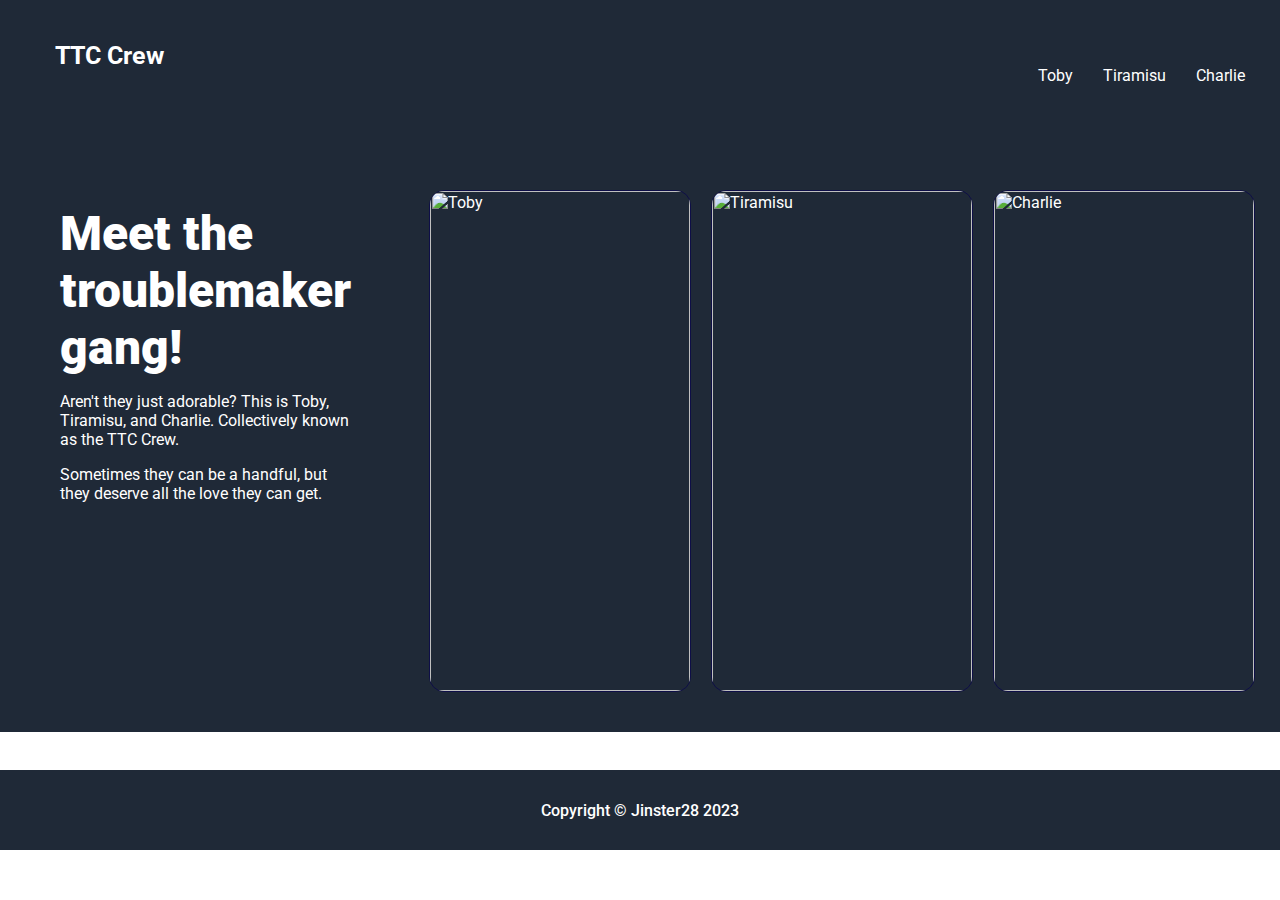
==== index.html @ 49b9adeb "Updated style.css and added pictures of the TTC Crew" ====
<!DOCTYPE html>

<html lang=""en>

    <head>
        <title>TTC Crew</title>
        <!-- Link to Roboto font-->
        <link rel="preconnect" href="https://fonts.googleapis.com">
        <link rel="preconnect" href="https://fonts.gstatic.com" crossorigin>
        <link href="https://fonts.googleapis.com/css2?family=Roboto:wght@100;400&display=swap" rel="stylesheet">
        <link rel="stylesheet" href="style.css">
    </head>

    <body>
        <div class="header">
            <div class="logo">
                <a href="index.html">TTC Crew</a>
            </div>
            <div class="header_links">
                <a class="top_link" href="toby.html">Toby</a>
                <a class="top_link" href="tiramisu.html">Tiramisu</a>
                <a class="top_link" href="charlie.html">Charlie</a>
            </div>
        </div>

        <div class="wpbody">
            <div class="intro">
                <div class="intro_tb">
                    <div class="intro_title">
                        Meet the troublemaker gang!
                    </div>
                    <div class="intro_descr">
                        <p>Aren't they just adorable?  This is Toby, Tiramisu, and Charlie.  Collectively known as the TTC Crew.</p>
                        <p>Sometimes they can be a handful, but they deserve all the love they can get.</p>
                    </div>
                </div>
                <div class="intro_pic">
                    <a href=toby.html><img class="ip1" src="/home/paklliott/TTC-Crew/static/Toby-001.jpg" title="Toby"></a>
                    <a href=tiramisu.html><img class="ip2" src="/home/paklliott/TTC-Crew/static/Tira-001.jpg" title="Tiramisu"></a>
                    <a href=charlie.html><img class="ip3" src="/home/paklliott/TTC-Crew/static/Char-001.jpg" title="Charlie"></a>
                </div>
            </div>
            <div class="m_content">
                Main Content
            </div>
            <div class="pslide">
                Photo Slideshow
            </div>
        </div>

        <div class="footer">
           Copyright &copy; Jinster28 2023
        </div>
        
    </body>

</html>
---- style.css ----
/* style.css */

* {
    font-family: 'Roboto', sans-serif;
    color: white;
}

a {
    text-decoration: none;
}

body {
    display: flex;
    flex-direction: column;
    margin: 0px;
}

.footer {
    display: flex;
    flex: 0 0 auto;
    height: 80px;
    background-color: #1F2937;
    color: white;
    justify-content: center;
    align-items: center;
    font-weight: 500;
    color: white;
}

.header {
    display: flex;
    flex: 0 0 auto;
    height: 100px;
    background-color: #1F2937;
    color: white;
    justify-content: space-between;   
}

.header_links {
    display: flex;
    align-items: flex-end;
    padding-right: 20px;
}

.intro {
    display: flex;
    background-color: #1F2937;
    justify-content: center;
    padding-top: 80px;
}

.intro_pic {
    display: flex;
    padding-bottom: 30px;
    padding-right: 15px;
}

.intro_tb {
    display: flex;
    flex-direction: column;
    margin-left: 60px;
    margin-top: 25px;
    margin-right: 60px;
}

.intro_title {
    font-size: 48px;
    font-weight: 1000;  
}

.ip1,
.ip2,
.ip3 {
    width: 260px;
    height: 500px;
    margin: 10px;
    flex: 1;
    border-style: solid;
    border-radius: 15px;
    border-color: rgb(14, 14, 71);
    border-width: thin;
    object-fit: cover;
}

.ip1 {
    object-position: 75% top; 
}

.ip2 {
    object-position: 42% top;
}

.ip3 {
    object-position: 52% top;
}

.logo {
    padding: 15px;
    font-weight: 700;
    font-size: 25px;
    align-self: center;
    margin: 15px;
    margin-top:25px;
    margin-left: 40px; 
}

.top_link {
    color: white;
    padding: 10px;
    margin: 5px;
}

.wpbody {
    display: flex;
    flex: 1;
    flex-direction: column;
}
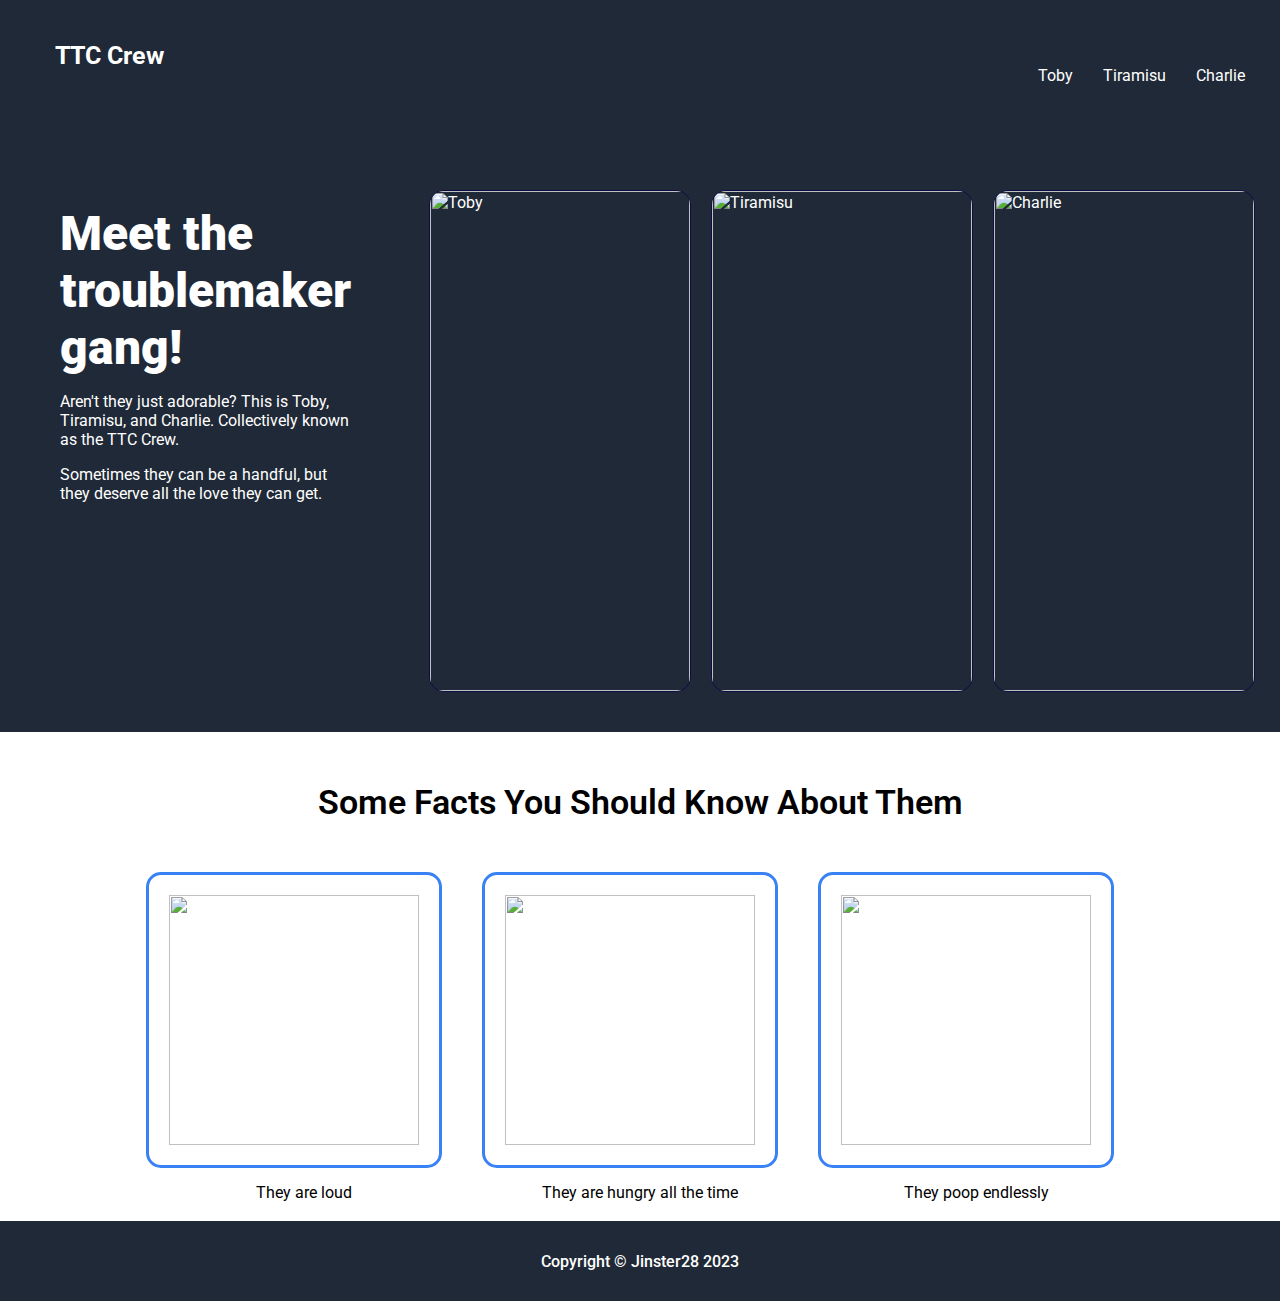
==== commit 2db7a274: "Updated xinfo section" ====
--- a/index.html
+++ b/index.html
@@ -40,8 +40,25 @@
                     <a href=charlie.html><img class="ip3" src="/home/paklliott/TTC-Crew/static/Char-001.jpg" title="Charlie"></a>
                 </div>
             </div>
-            <div class="m_content">
-                Main Content
+            <div class="xinfo">
+                <div class="xinfo_title">
+                    Some Facts You Should Know About Them
+                </div>
+                <div class="xinfo_con">
+                    <div class="xinfo_box">
+                        <img class="xinfo_p1" src="/home/paklliott/TTC-Crew/static/dogloud.png">
+                        <div class="xinfo_t">They are loud</div>  
+                    </div>
+                    <div class="xinfo_box">
+                        <img class="xinfo_p1" src="/home/paklliott/TTC-Crew/static/doghungry.jpg">
+                        <div class="xinfo_t">They are hungry all the time</div>  
+                    </div>
+                    <div class="xinfo_box">
+                        <img class="xinfo_p1" src="/home/paklliott/TTC-Crew/static/dogpoop.png">
+                        <div class="xinfo_t">They poop endlessly</div>  
+                    </div>
+
+                </div>
             </div>
             <div class="pslide">
                 Photo Slideshow
--- a/style.css
+++ b/style.css
@@ -114,4 +114,52 @@
     display: flex;
     flex: 1;
     flex-direction: column;
+}
+
+.xinfo {
+    display: flex;
+    background-color: white; 
+    flex-direction: column;
+    align-items: center;
+}
+
+.xinfo_box {
+    display: flex;
+    flex-direction: column;
+    color: black;
+}
+
+.xinfo_con {
+    display: flex;
+    justify-content: space-between;
+}
+
+.xinfo_p1,
+.xinfo_p2,
+.xinfo_p3 {
+    width: 250px;
+    height: 250px;
+    margin: 10px;
+    flex: 1 1 0;
+    border-style: solid;
+    border-radius: 15px;
+    border-color: #3882F6;
+    padding: 20px;
+    object-fit: contain;
+    margin-right: 30px;
+    margin-bottom: 15px;
+}
+
+.xinfo_t {
+    color: black;
+    text-align: center;
+    
+}
+
+.xinfo_title {
+    color: black;
+    font-size: 34px;
+    padding-top: 50px;
+    padding-bottom: 40px;
+    font-weight: 600;
 }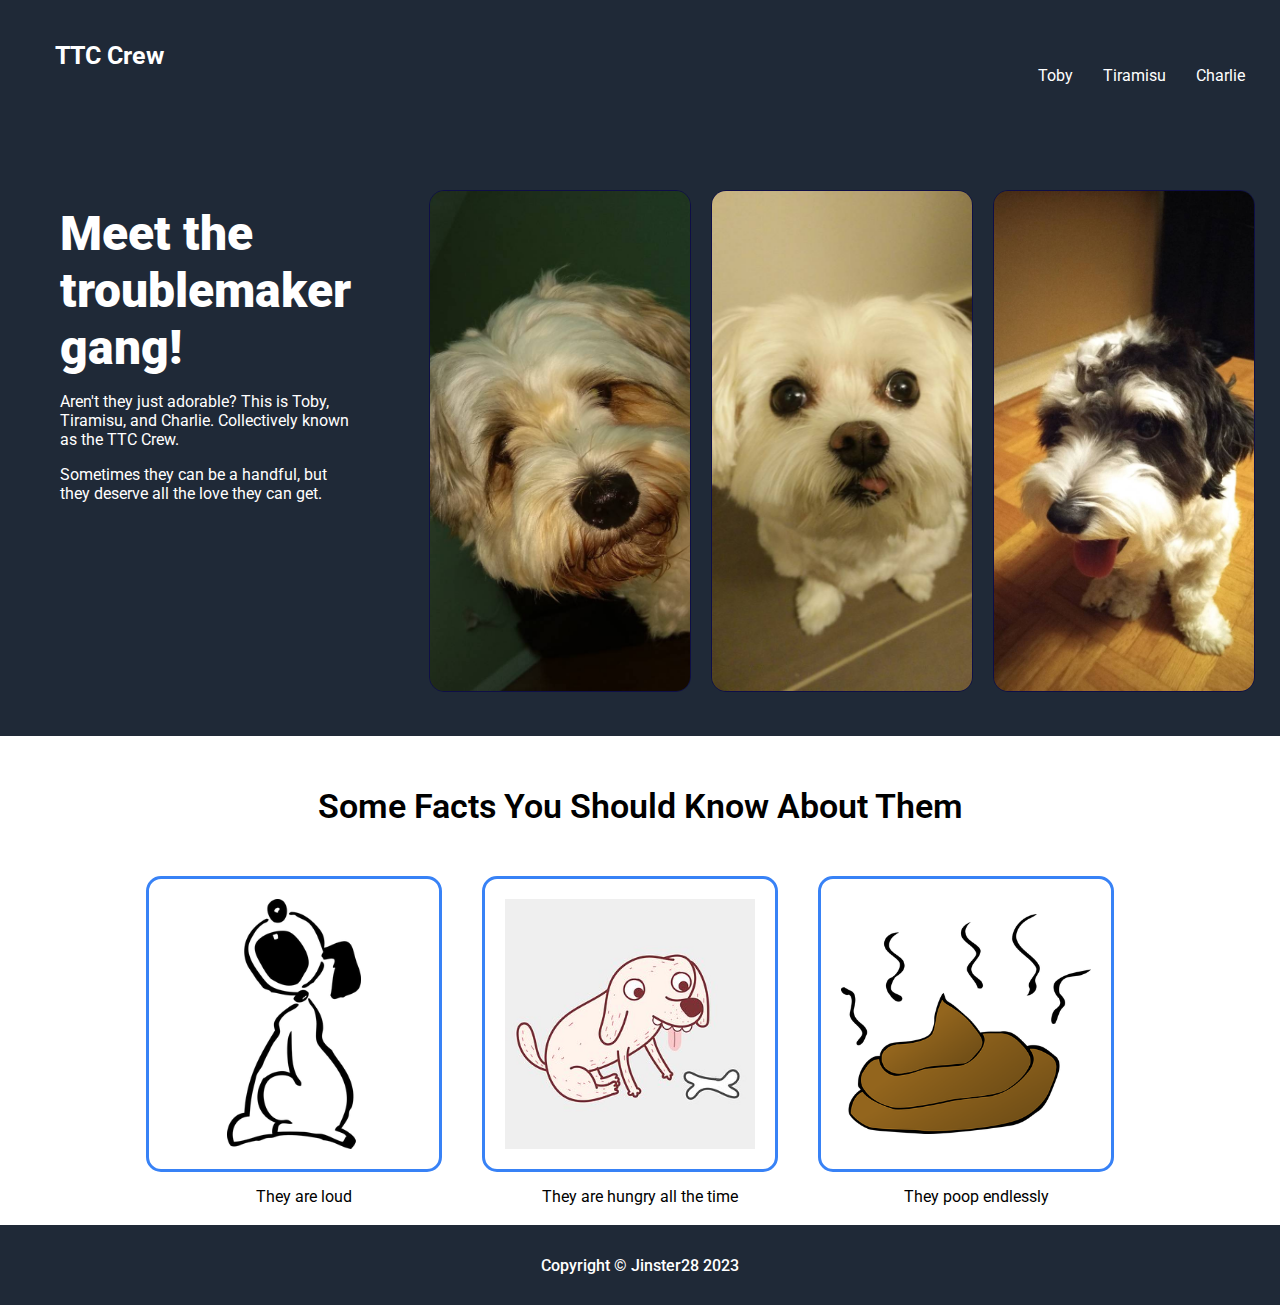
==== commit 9b8a1af9: "Updated image links for better functionality" ====
--- a/index.html
+++ b/index.html
@@ -35,9 +35,9 @@
                     </div>
                 </div>
                 <div class="intro_pic">
-                    <a href=toby.html><img class="ip1" src="/home/paklliott/TTC-Crew/static/Toby-001.jpg" title="Toby"></a>
-                    <a href=tiramisu.html><img class="ip2" src="/home/paklliott/TTC-Crew/static/Tira-001.jpg" title="Tiramisu"></a>
-                    <a href=charlie.html><img class="ip3" src="/home/paklliott/TTC-Crew/static/Char-001.jpg" title="Charlie"></a>
+                    <a href=toby.html><img class="ip1" src="./static/Toby-001.jpg" title="Toby"></a>
+                    <a href=tiramisu.html><img class="ip2" src="./static/Tira-001.jpg" title="Tiramisu"></a>
+                    <a href=charlie.html><img class="ip3" src="./static/Char-001.jpg" title="Charlie"></a>
                 </div>
             </div>
             <div class="xinfo">
@@ -46,15 +46,15 @@
                 </div>
                 <div class="xinfo_con">
                     <div class="xinfo_box">
-                        <img class="xinfo_p1" src="/home/paklliott/TTC-Crew/static/dogloud.png">
+                        <img class="xinfo_p1" src="./static/dogloud.png">
                         <div class="xinfo_t">They are loud</div>  
                     </div>
                     <div class="xinfo_box">
-                        <img class="xinfo_p1" src="/home/paklliott/TTC-Crew/static/doghungry.jpg">
+                        <img class="xinfo_p1" src="./static/doghungry.jpg">
                         <div class="xinfo_t">They are hungry all the time</div>  
                     </div>
                     <div class="xinfo_box">
-                        <img class="xinfo_p1" src="/home/paklliott/TTC-Crew/static/dogpoop.png">
+                        <img class="xinfo_p1" src="./static/dogpoop.png">
                         <div class="xinfo_t">They poop endlessly</div>  
                     </div>
 
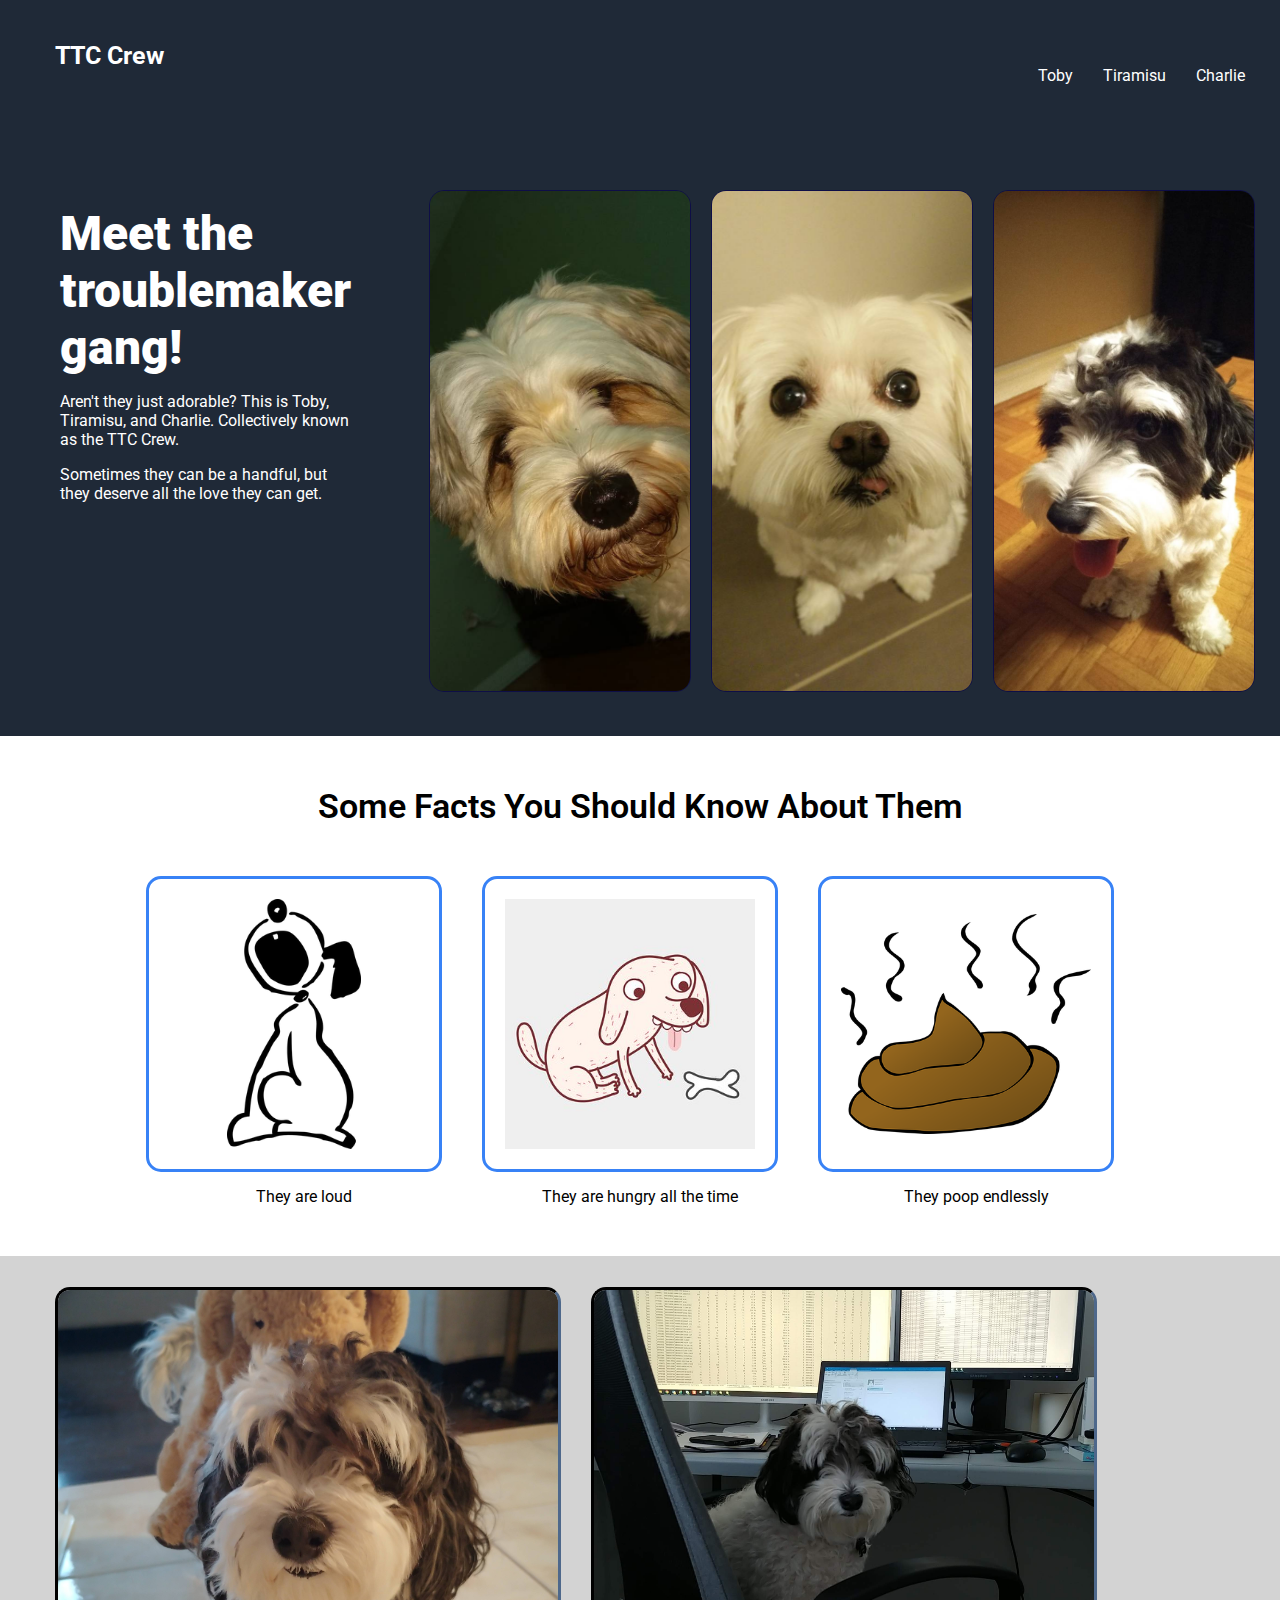
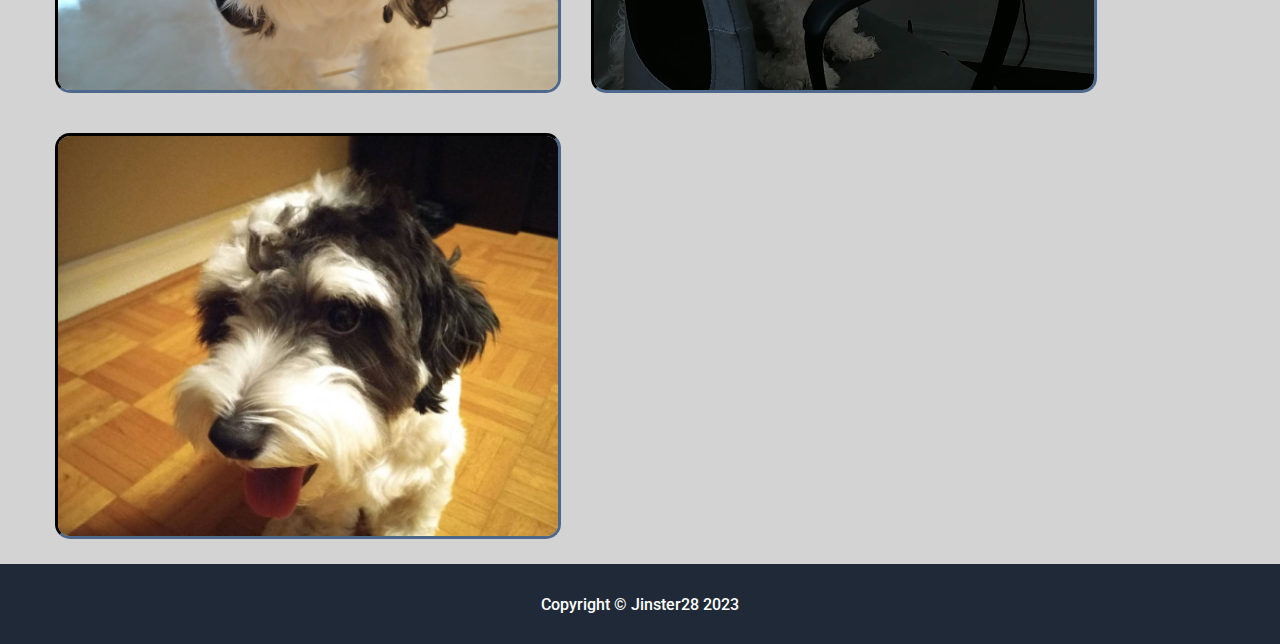
==== commit c6cd4e69: "Added some form of a slideshow.  Needs improvements" ====
--- a/index.html
+++ b/index.html
@@ -61,7 +61,11 @@
                 </div>
             </div>
             <div class="pslide">
-                Photo Slideshow
+                <figure>
+                    <img class="ps_1" src="./static/Char-002.jpg">
+                    <img class="ps_1" src="./static/Char-003.jpg">
+                    <img class="ps_1" src="./static/Char-001.jpg">
+                </figure>
             </div>
         </div>
 
--- a/style.css
+++ b/style.css
@@ -104,6 +104,39 @@
     margin-left: 40px; 
 }
 
+.pslide {
+    background-color: lightgrey;
+    overflow: hidden;  
+}
+
+@keyframes pslide {
+    0% { left: 0; }
+	33% { left: -30%; }
+	67% { left: -58.7%; }
+    99.5% { left: -100%; }
+    100% { left: 0; }
+}
+
+.pslide figure {
+    position: relative;
+    animation: 18s pslide infinite;
+}
+
+.pslide figure img {
+    float: left;
+}
+
+.ps_1 {
+    height: 400px;
+    width: 500px;
+    object-fit: cover;
+    margin: 15px;
+    margin-bottom: 25px;
+    border-style: inset;
+    border-radius: 15px;
+    border-color: #1F2937;
+}
+
 .top_link {
     color: white;
     padding: 10px;
@@ -132,6 +165,7 @@
 .xinfo_con {
     display: flex;
     justify-content: space-between;
+    padding-bottom: 50px;
 }
 
 .xinfo_p1,
@@ -152,8 +186,7 @@
 
 .xinfo_t {
     color: black;
-    text-align: center;
-    
+    text-align: center; 
 }
 
 .xinfo_title {
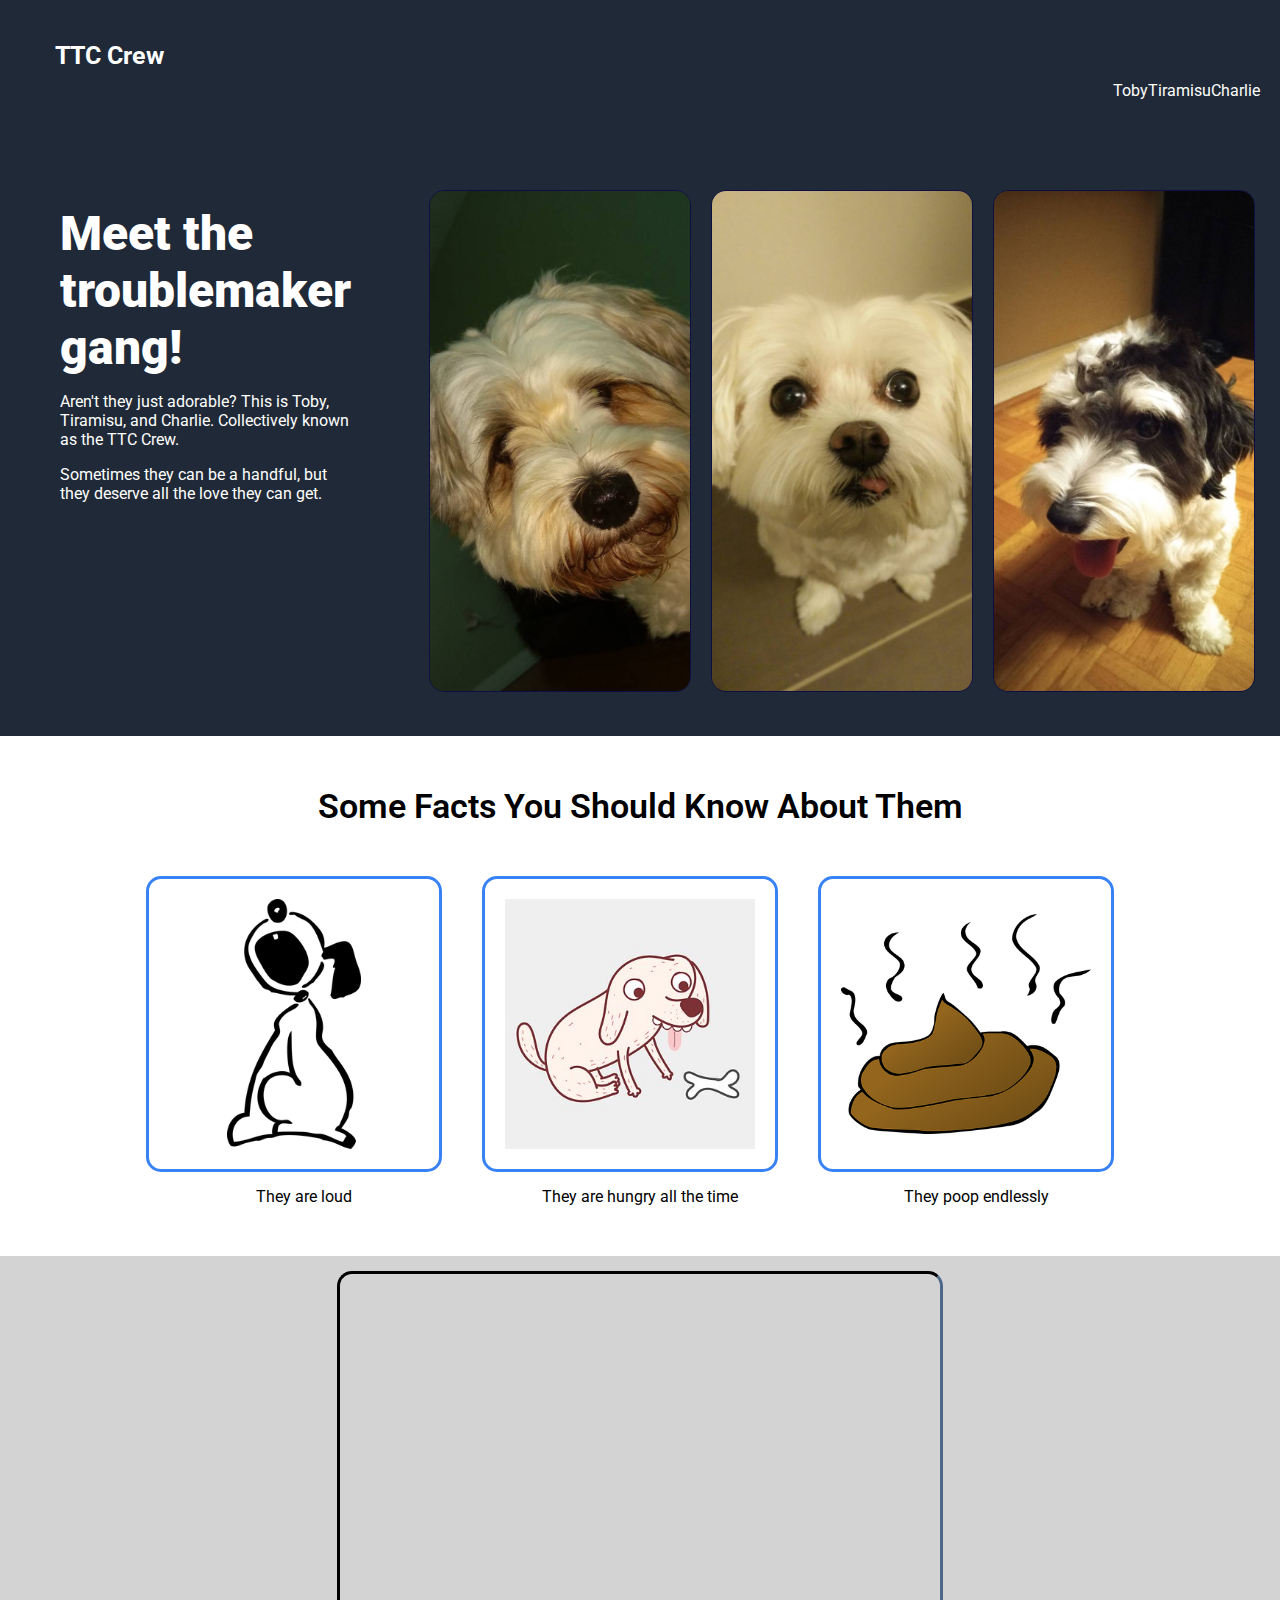
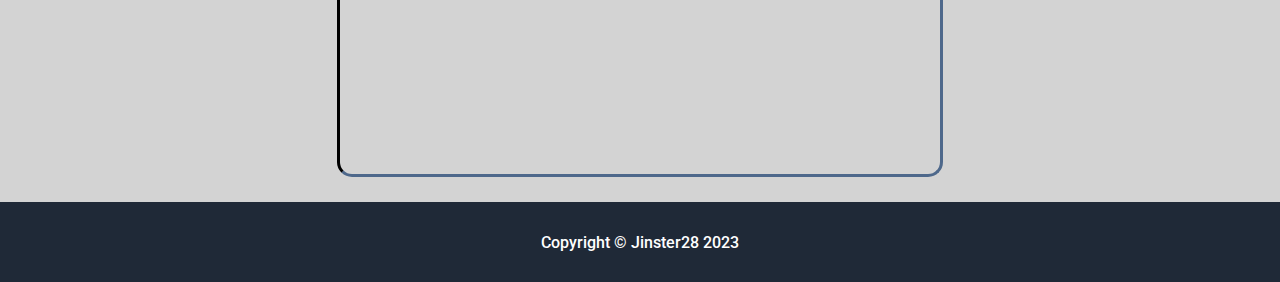
==== commit e0935c6d: "Added working slideshow.  There seems to be some glitch.  Will fix later" ====
--- a/index.html
+++ b/index.html
@@ -61,11 +61,10 @@
                 </div>
             </div>
             <div class="pslide">
-                <figure>
-                    <img class="ps_1" src="./static/Char-002.jpg">
-                    <img class="ps_1" src="./static/Char-003.jpg">
-                    <img class="ps_1" src="./static/Char-001.jpg">
-                </figure>
+                
+                <div class="ps_1">
+                </div>
+                
             </div>
         </div>
 
--- a/style.css
+++ b/style.css
@@ -107,34 +107,38 @@
 .pslide {
     background-color: lightgrey;
     overflow: hidden;  
-}
-
-@keyframes pslide {
-    0% { left: 0; }
-	33% { left: -30%; }
-	67% { left: -58.7%; }
-    99.5% { left: -100%; }
-    100% { left: 0; }
-}
-
-.pslide figure {
-    position: relative;
-    animation: 18s pslide infinite;
-}
-
-.pslide figure img {
-    float: left;
+    position: relative; 
+    display: flex;
+    justify-content: center;
+}
+
+@keyframes ps_1 {
+    0% {background-image: url(./static/Toby-003.jpg); opacity: 1;}
+    10% {background-image: url(./static/Tira-003.jpg);}
+    20% {background-image: url(./static/Char-003.jpg);}
+    30% {background-image: url(./static/Gang-002.jpg);}
+    40% {background-image: url(./static/Toby-002.jpg);}
+    50% {background-image: url(./static/Tira-002.jpg);}
+    60% {background-image: url(./static/Char-002.jpg);}
+    70% {background-image: url(./static/Gang-001.jpg);}
+    80% {background-image: url(./static/Toby-001.jpg);}
+    90% {background-image: url(./static/Tira-001.jpg);}
+    100% {background-image: url(./static/Char-001.jpg); background-position: center;}
+    
+
 }
 
 .ps_1 {
-    height: 400px;
-    width: 500px;
-    object-fit: cover;
+    height: 500px;
+    width: 600px;
+    background-size: cover;
     margin: 15px;
     margin-bottom: 25px;
     border-style: inset;
     border-radius: 15px;
     border-color: #1F2937;
+    animation: 60s ps_1 infinite;
+}
 }
 
 .top_link {
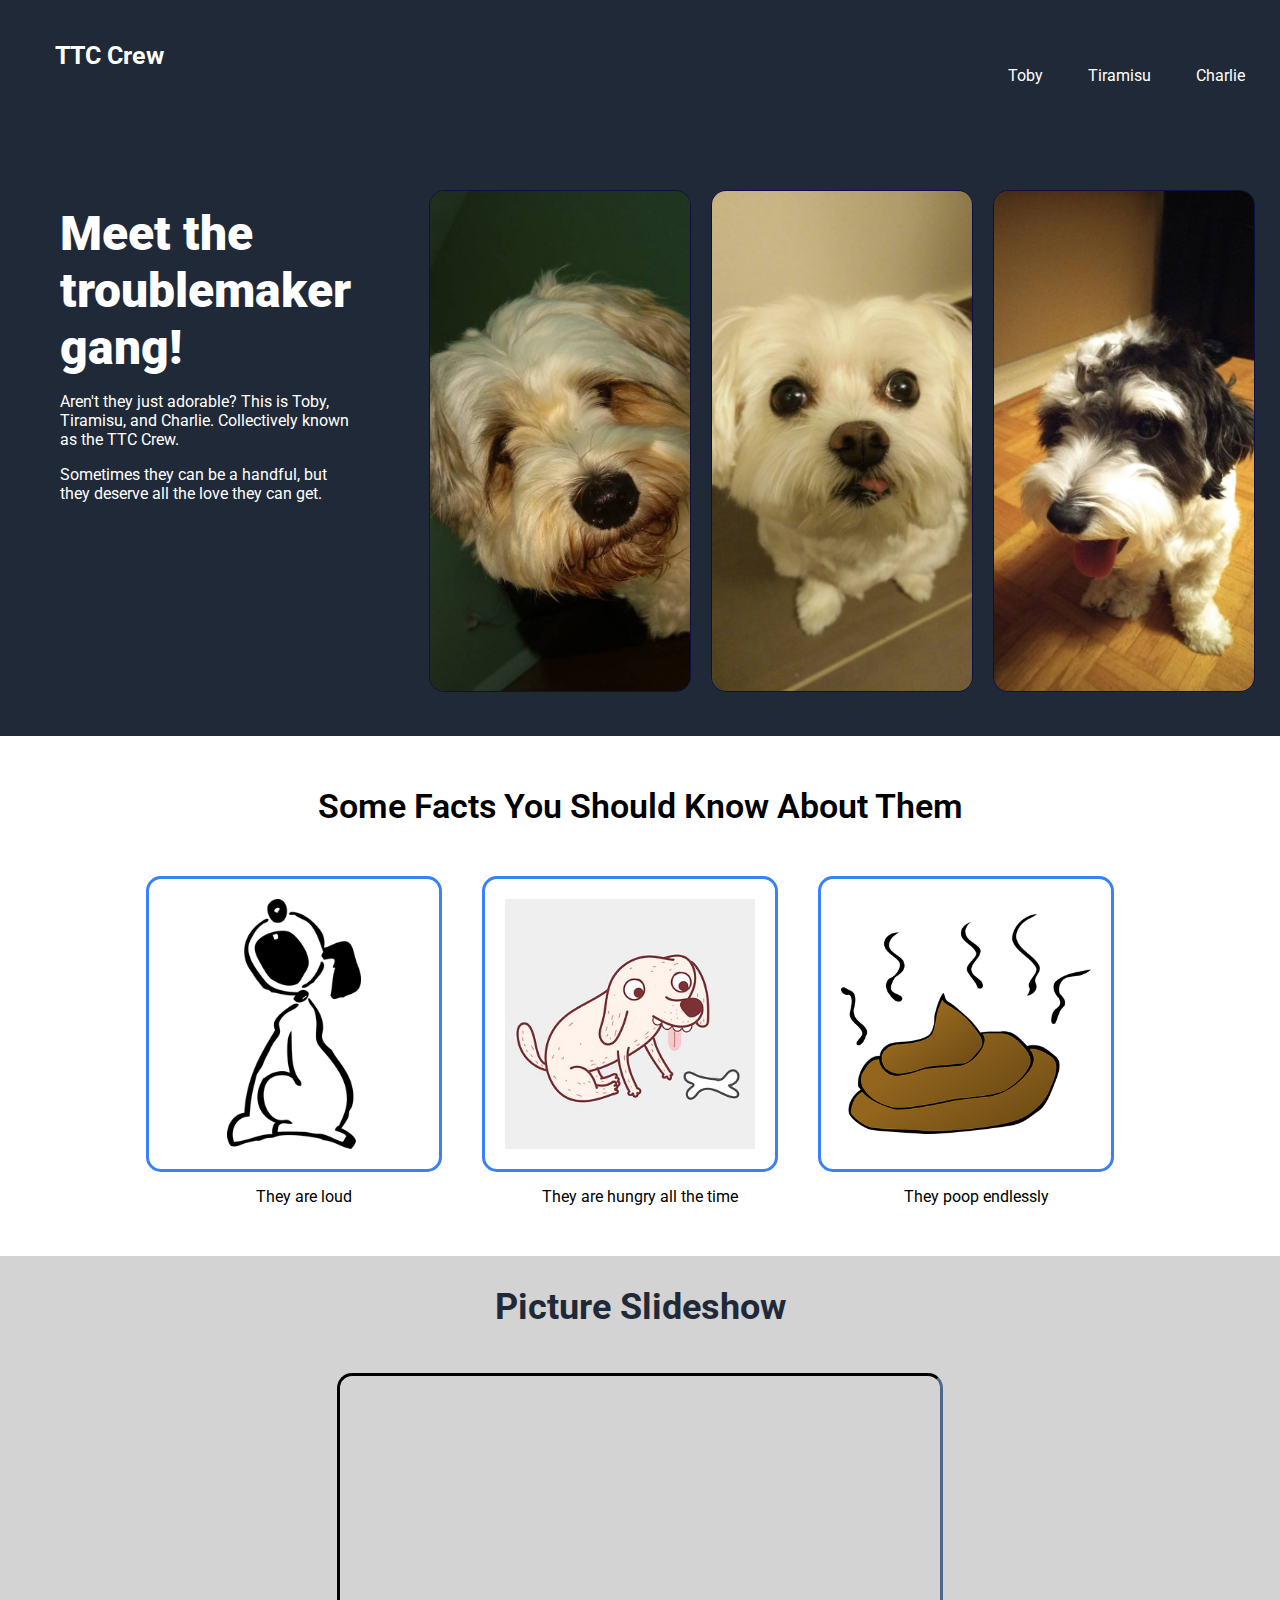
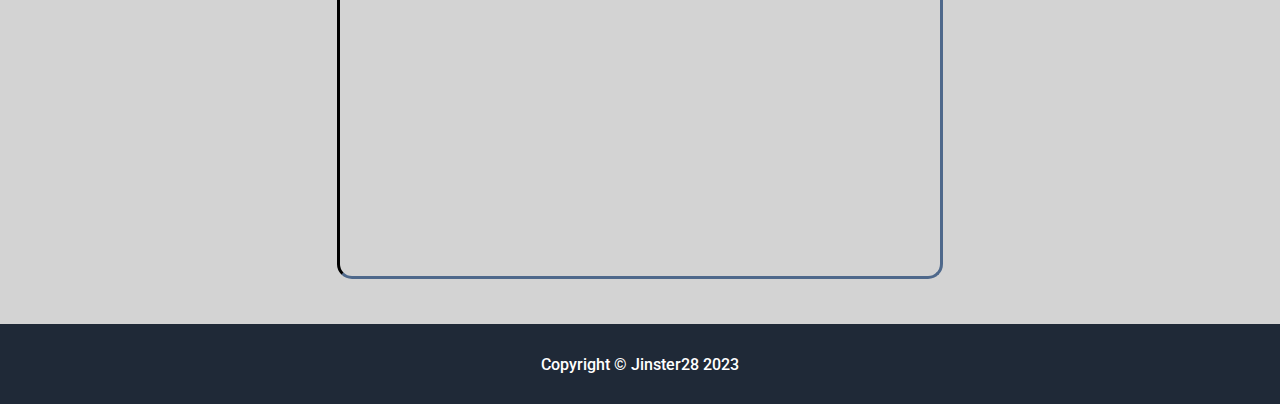
==== commit 36c17518: "Fixed some issues with git" ====
--- a/index.html
+++ b/index.html
@@ -9,6 +9,7 @@
         <link rel="preconnect" href="https://fonts.gstatic.com" crossorigin>
         <link href="https://fonts.googleapis.com/css2?family=Roboto:wght@100;400&display=swap" rel="stylesheet">
         <link rel="stylesheet" href="style.css">
+        <meta name="viewport" content="width=device-width, initial-scale=1.0">
     </head>
 
     <body>
@@ -61,7 +62,7 @@
                 </div>
             </div>
             <div class="pslide">
-                
+                <div class="ps_title">Picture Slideshow</div>
                 <div class="ps_1">
                 </div>
                 
--- a/style.css
+++ b/style.css
@@ -40,6 +40,7 @@
     display: flex;
     align-items: flex-end;
     padding-right: 20px;
+    gap: 15px;
 }
 
 .intro {
@@ -110,35 +111,46 @@
     position: relative; 
     display: flex;
     justify-content: center;
+    flex-direction: column;
+    text-align: center;
+    align-items: center;
 }
 
 @keyframes ps_1 {
-    0% {background-image: url(./static/Toby-003.jpg); opacity: 1;}
-    10% {background-image: url(./static/Tira-003.jpg);}
-    20% {background-image: url(./static/Char-003.jpg);}
-    30% {background-image: url(./static/Gang-002.jpg);}
-    40% {background-image: url(./static/Toby-002.jpg);}
-    50% {background-image: url(./static/Tira-002.jpg);}
-    60% {background-image: url(./static/Char-002.jpg);}
-    70% {background-image: url(./static/Gang-001.jpg);}
-    80% {background-image: url(./static/Toby-001.jpg);}
-    90% {background-image: url(./static/Tira-001.jpg);}
-    100% {background-image: url(./static/Char-001.jpg); background-position: center;}
-    
-
+    0% {content: url(./static/Toby-003.jpg);}
+    10% {content: url(./static/Tira-003.jpg); object-position: 50% 50%;}
+    20% {content: url(./static/Char-003.jpg);}
+    30% {content: url(./static/Gang-002.jpg);}
+    40% {content: url(./static/Toby-002.jpg); object-position: right 50%;}
+    50% {content: url(./static/Tira-002.jpg);}
+    60% {content: url(./static/Char-002.jpg);}
+    70% {content: url(./static/Gang-001.jpg);}
+    80% {content: url(./static/Toby-001.jpg); object-position: 50% 50%;}
+    90% {content: url(./static/Tira-001.jpg);}
+    100% {content: url(./static/Char-001.jpg);}
 }
 
 .ps_1 {
     height: 500px;
     width: 600px;
-    background-size: cover;
+    object-fit: cover;
     margin: 15px;
-    margin-bottom: 25px;
+    margin-top: 45px;
+    margin-bottom: 45px;
     border-style: inset;
     border-radius: 15px;
     border-color: #1F2937;
     animation: 60s ps_1 infinite;
-}
+    animation-delay: 2s;
+    animation-fill-mode: both;
+    animation-timing-function: linear;
+}
+
+.ps_title {
+    font-size: 36px;
+    font-weight: bold;
+    color: #1F2937;
+    margin-top: 30px;
 }
 
 .top_link {
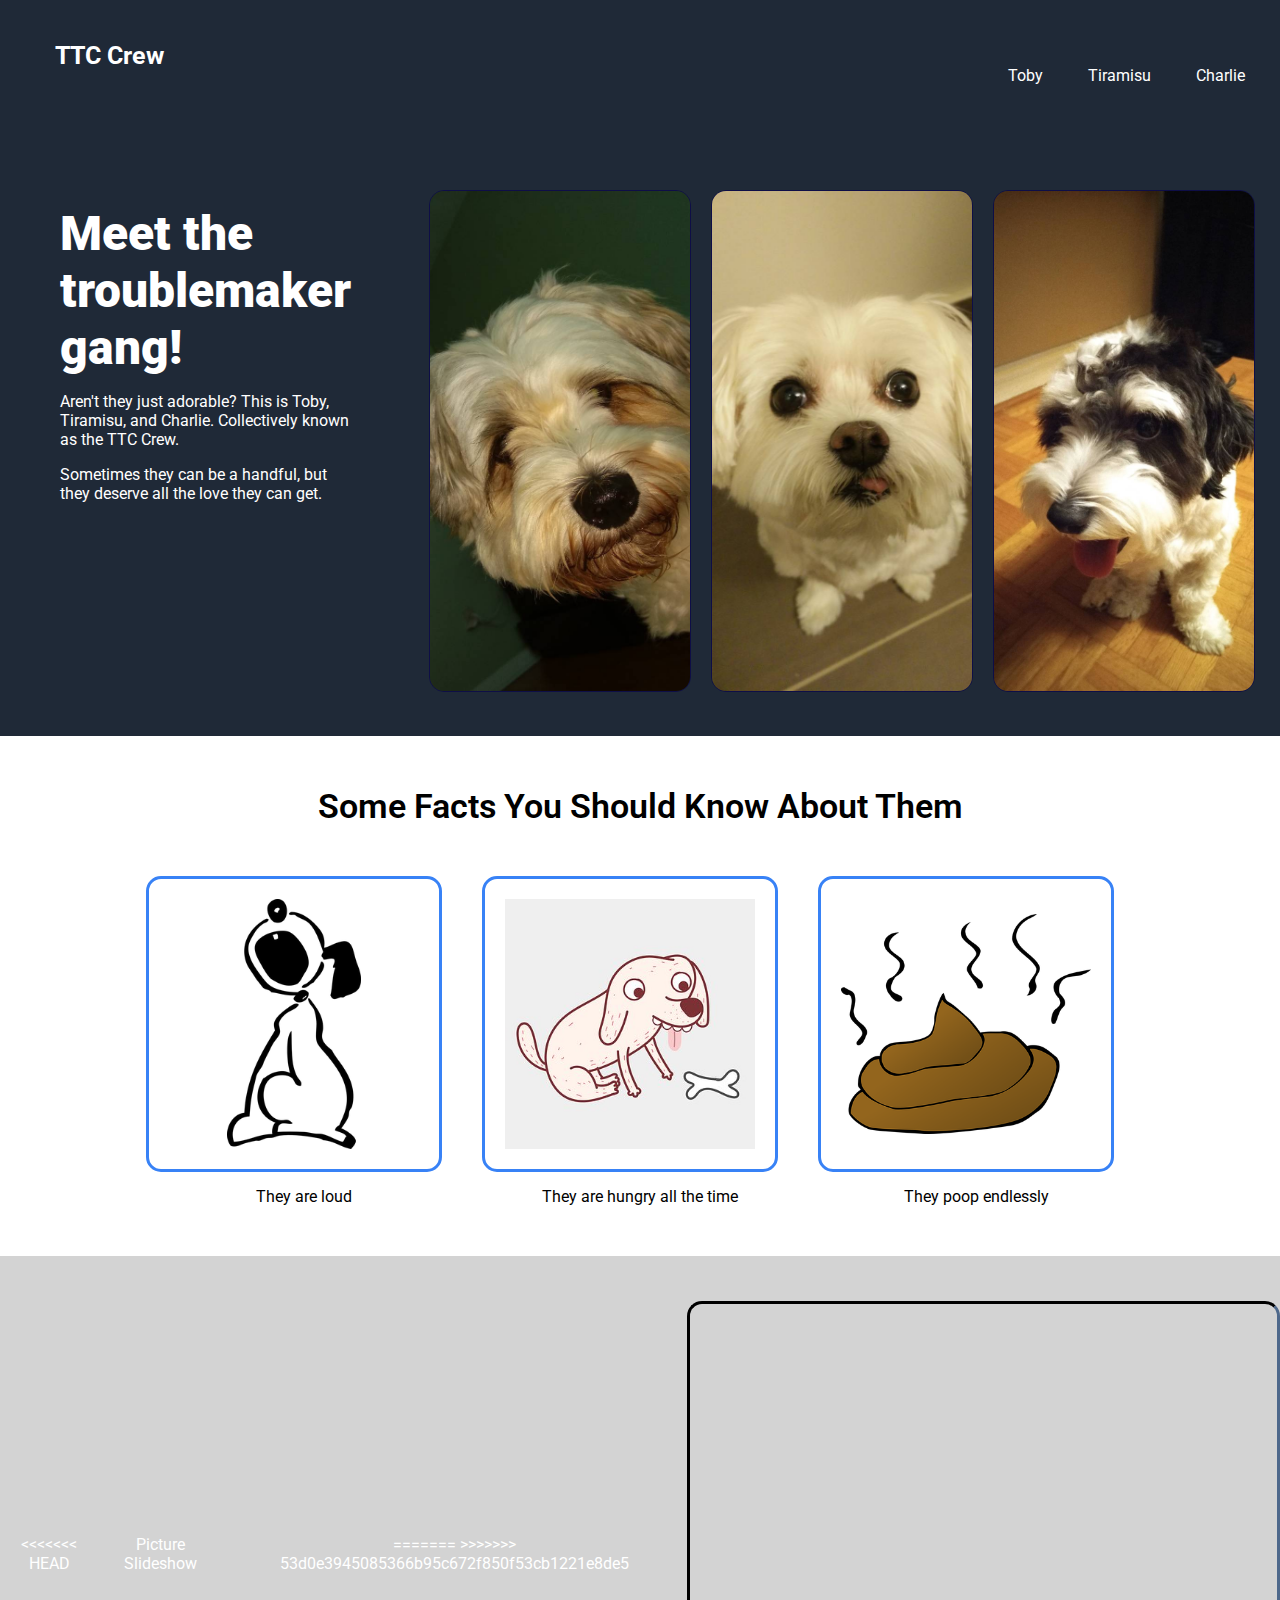
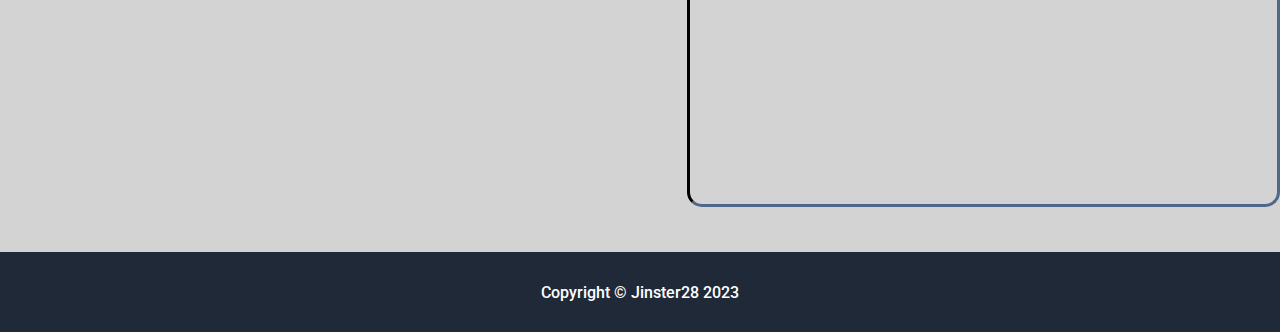
==== commit b8b1f337: "Trying to fix git" ====
--- a/index.html
+++ b/index.html
@@ -62,7 +62,11 @@
                 </div>
             </div>
             <div class="pslide">
+<<<<<<< HEAD
                 <div class="ps_title">Picture Slideshow</div>
+=======
+                
+>>>>>>> 53d0e3945085366b95c672f850f53cb1221e8de5
                 <div class="ps_1">
                 </div>
                 
--- a/style.css
+++ b/style.css
@@ -111,6 +111,7 @@
     position: relative; 
     display: flex;
     justify-content: center;
+<<<<<<< HEAD
     flex-direction: column;
     text-align: center;
     align-items: center;
@@ -128,12 +129,34 @@
     80% {content: url(./static/Toby-001.jpg); object-position: 50% 50%;}
     90% {content: url(./static/Tira-001.jpg);}
     100% {content: url(./static/Char-001.jpg);}
+=======
+}
+
+@keyframes ps_1 {
+    0% {background-image: url(./static/Toby-003.jpg);}
+    10% {background-image: url(./static/Tira-003.jpg); background-position: center;}
+    20% {background-image: url(./static/Char-003.jpg);}
+    30% {background-image: url(./static/Gang-002.jpg);}
+    40% {background-image: url(./static/Toby-002.jpg); background-position: center;}
+    50% {background-image: url(./static/Tira-002.jpg);}
+    60% {background-image: url(./static/Char-002.jpg);}
+    70% {background-image: url(./static/Gang-001.jpg);}
+    80% {background-image: url(./static/Toby-001.jpg);}
+    90% {background-image: url(./static/Tira-001.jpg);}
+    100% {background-image: url(./static/Char-001.jpg); background-position: center;}
+    
+
+>>>>>>> 53d0e3945085366b95c672f850f53cb1221e8de5
 }
 
 .ps_1 {
     height: 500px;
     width: 600px;
+<<<<<<< HEAD
     object-fit: cover;
+=======
+    background-size: cover;
+>>>>>>> 53d0e3945085366b95c672f850f53cb1221e8de5
     margin: 15px;
     margin-top: 45px;
     margin-bottom: 45px;
@@ -145,12 +168,15 @@
     animation-fill-mode: both;
     animation-timing-function: linear;
 }
+<<<<<<< HEAD
 
 .ps_title {
     font-size: 36px;
     font-weight: bold;
     color: #1F2937;
     margin-top: 30px;
+=======
+>>>>>>> 53d0e3945085366b95c672f850f53cb1221e8de5
 }
 
 .top_link {
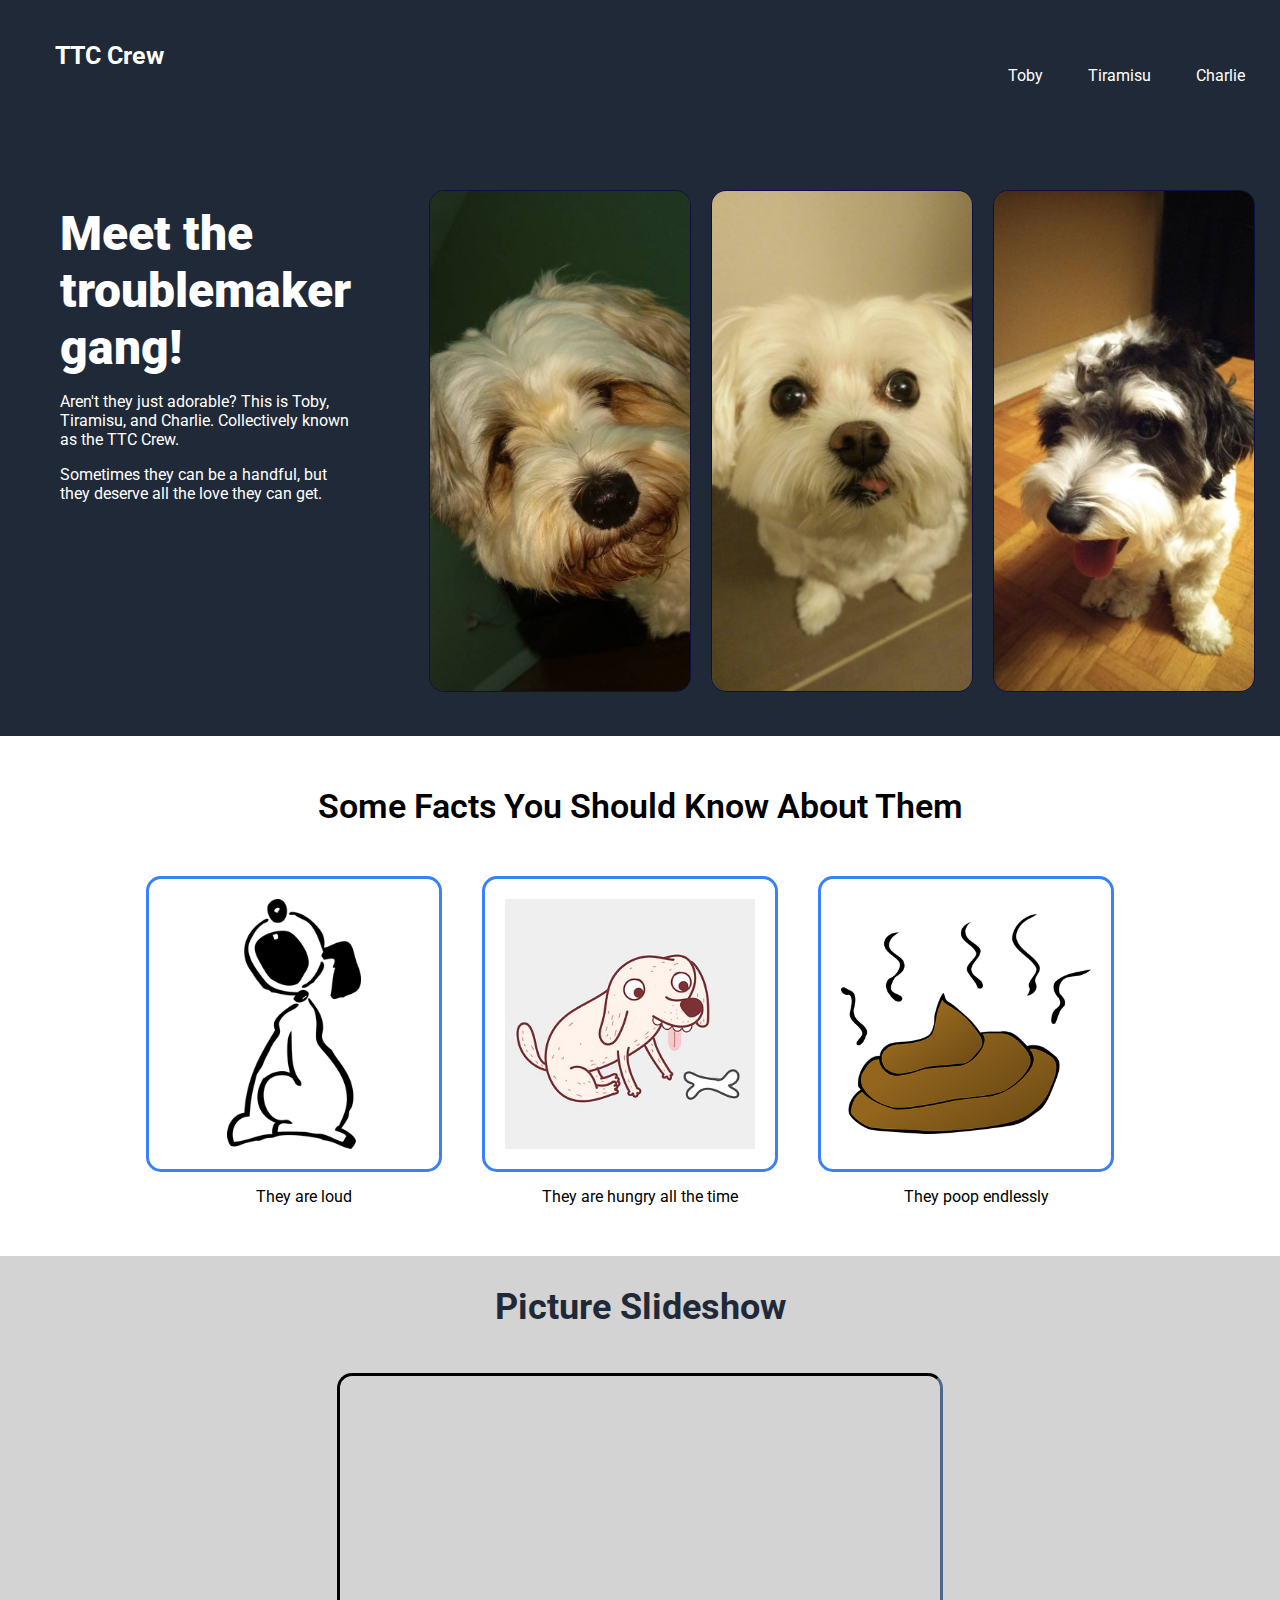
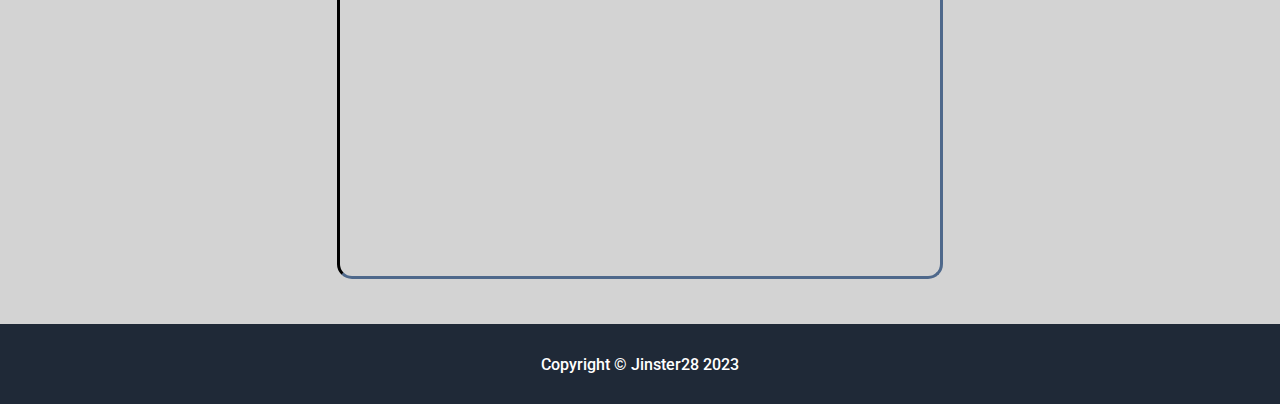
==== commit 44444236: "I think its fixed" ====
--- a/index.html
+++ b/index.html
@@ -62,11 +62,7 @@
                 </div>
             </div>
             <div class="pslide">
-<<<<<<< HEAD
                 <div class="ps_title">Picture Slideshow</div>
-=======
-                
->>>>>>> 53d0e3945085366b95c672f850f53cb1221e8de5
                 <div class="ps_1">
                 </div>
                 
--- a/style.css
+++ b/style.css
@@ -111,7 +111,6 @@
     position: relative; 
     display: flex;
     justify-content: center;
-<<<<<<< HEAD
     flex-direction: column;
     text-align: center;
     align-items: center;
@@ -129,34 +128,12 @@
     80% {content: url(./static/Toby-001.jpg); object-position: 50% 50%;}
     90% {content: url(./static/Tira-001.jpg);}
     100% {content: url(./static/Char-001.jpg);}
-=======
-}
-
-@keyframes ps_1 {
-    0% {background-image: url(./static/Toby-003.jpg);}
-    10% {background-image: url(./static/Tira-003.jpg); background-position: center;}
-    20% {background-image: url(./static/Char-003.jpg);}
-    30% {background-image: url(./static/Gang-002.jpg);}
-    40% {background-image: url(./static/Toby-002.jpg); background-position: center;}
-    50% {background-image: url(./static/Tira-002.jpg);}
-    60% {background-image: url(./static/Char-002.jpg);}
-    70% {background-image: url(./static/Gang-001.jpg);}
-    80% {background-image: url(./static/Toby-001.jpg);}
-    90% {background-image: url(./static/Tira-001.jpg);}
-    100% {background-image: url(./static/Char-001.jpg); background-position: center;}
-    
-
->>>>>>> 53d0e3945085366b95c672f850f53cb1221e8de5
 }
 
 .ps_1 {
     height: 500px;
     width: 600px;
-<<<<<<< HEAD
     object-fit: cover;
-=======
-    background-size: cover;
->>>>>>> 53d0e3945085366b95c672f850f53cb1221e8de5
     margin: 15px;
     margin-top: 45px;
     margin-bottom: 45px;
@@ -168,15 +145,12 @@
     animation-fill-mode: both;
     animation-timing-function: linear;
 }
-<<<<<<< HEAD
 
 .ps_title {
     font-size: 36px;
     font-weight: bold;
     color: #1F2937;
     margin-top: 30px;
-=======
->>>>>>> 53d0e3945085366b95c672f850f53cb1221e8de5
 }
 
 .top_link {
